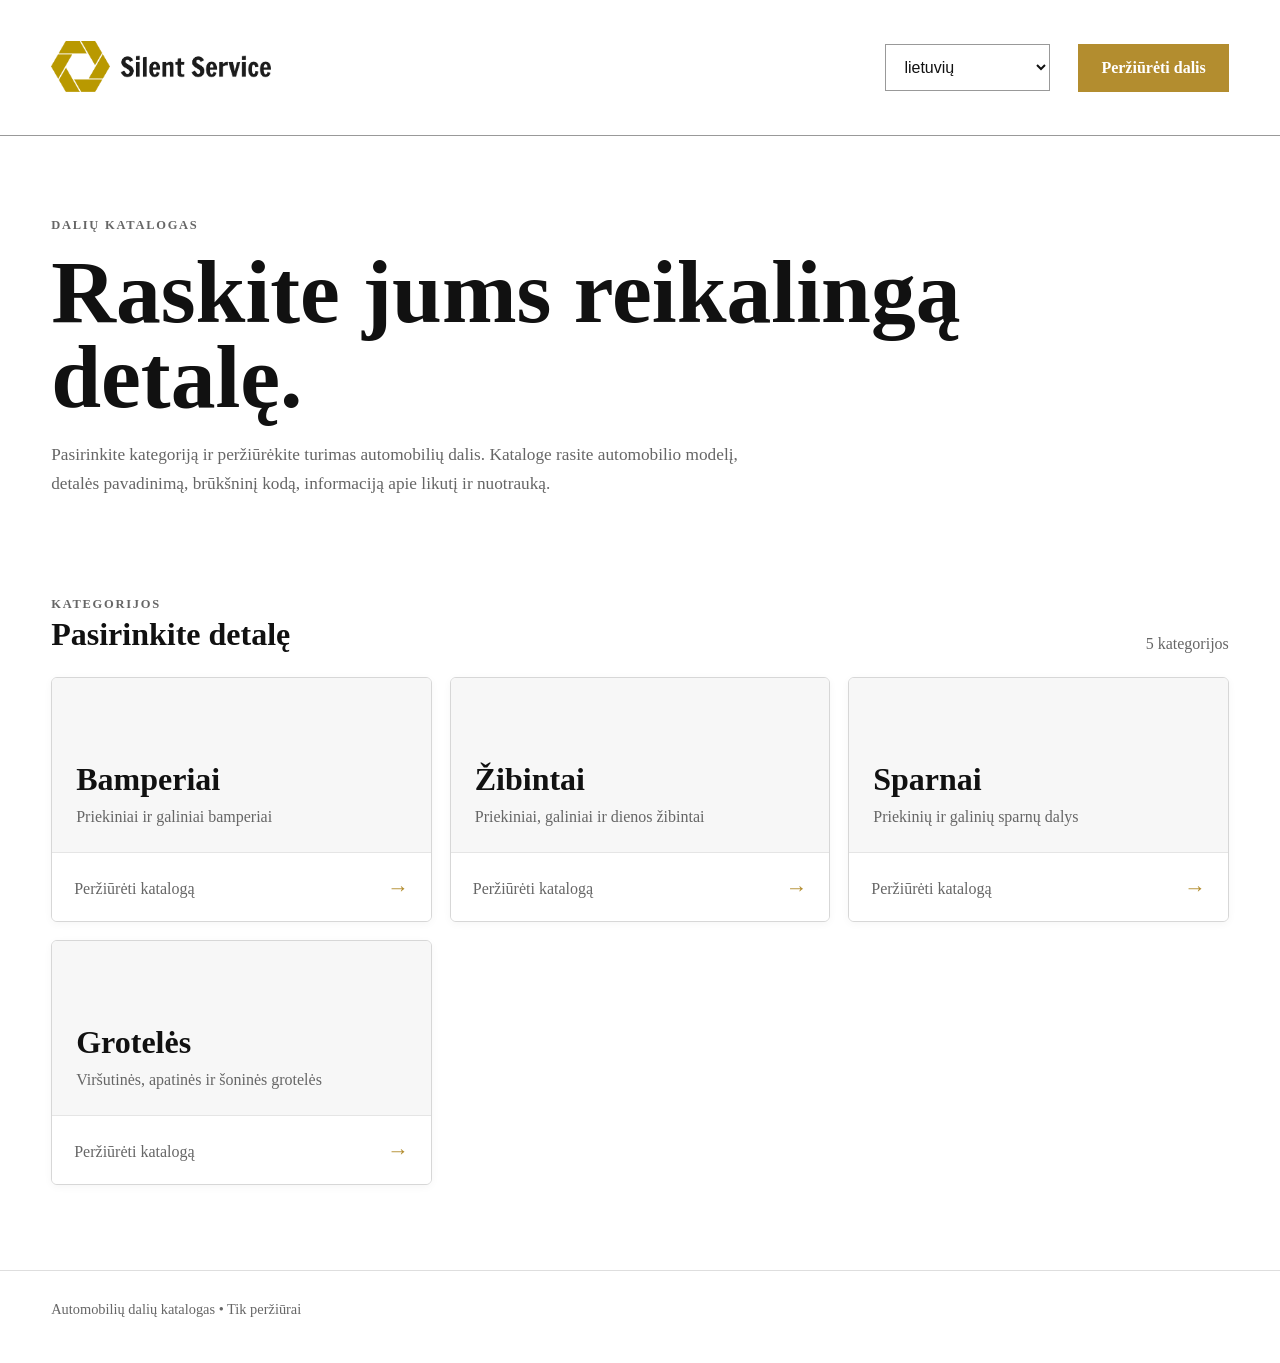
==== index.html @ 056172b1 "Add files via upload" ====
<!doctype html>
<html lang="en">
<head>
  <meta charset="utf-8">
  <meta name="viewport" content="width=device-width,initial-scale=1">
  <title>Car Parts Catalog</title>
  <link rel="stylesheet" href="assets/style.css">
</head>

<body>

<header>
  <div class="container nav">

    <a href="index.html" class="brand">
      <img src="logo.png" alt="SilentService logo" class="brand-logo">
    </a>

    <div class="header-actions">

      <select id="languageSelect" class="language-select">
        <option value="lt">lietuvių</option>
        <option value="en">English</option>
      </select>

      <a href="#categories" class="button" data-i18n="browseParts">
        Browse parts
      </a>

    </div>

  </div>
</header>


<main>

  <section class="hero container">

    <div class="eyebrow" data-i18n="partsCatalog">
      Parts catalog
    </div>

    <h1 data-i18n="heroTitle">
      Find the part you need.
    </h1>

    <p data-i18n="heroDescription">
      Choose a category to browse available car parts. Each catalog shows the vehicle model, item name, barcode, availability and photo.
    </p>

  </section>


  <section class="section container" id="categories">

    <div class="section-title">

      <div>

        <div class="eyebrow" data-i18n="categories">
          Categories
        </div>

        <h2 data-i18n="choosePart">
          Choose a part
        </h2>

      </div>

      <p data-i18n="categoryCount">
        5 categories
      </p>

    </div>


    <div class="category-grid">

      <a class="category-card" href="bumpers.html">

        <div class="category-cover">

          <h3 data-i18n="bumpers">
            Bumpers
          </h3>

          <p data-i18n="bumpersDescription">
            Front and rear bumpers
          </p>

        </div>

        <div class="card-body">

          <span data-i18n="viewCatalog">
            View catalog
          </span>

          <span class="arrow">→</span>

        </div>

      </a>


      <a class="category-card" href="headlights.html">

        <div class="category-cover">

          <h3 data-i18n="headlights">
            Headlights
          </h3>

          <p data-i18n="headlightsDescription">
            Headlights, taillights and daylights
          </p>

        </div>

        <div class="card-body">

          <span data-i18n="viewCatalog">
            View catalog
          </span>

          <span class="arrow">→</span>

        </div>

      </a>


      <a class="category-card" href="fenders.html">

        <div class="category-cover">

          <h3 data-i18n="fenders">
            Fenders
          </h3>

          <p data-i18n="fendersDescription">
            Front and rear fender parts
          </p>

        </div>

        <div class="card-body">

          <span data-i18n="viewCatalog">
            View catalog
          </span>

          <span class="arrow">→</span>

        </div>

      </a>


      <a class="category-card" href="grilles.html">

        <div class="category-cover">

          <h3 data-i18n="grilles">
            Grilles
          </h3>

          <p data-i18n="grillesDescription">
            Upper, lower and side grilles
          </p>

        </div>

        <div class="card-body">

          <span data-i18n="viewCatalog">
            View catalog
          </span>

          <span class="arrow">→</span>

        </div>

      </a>

    </div>

  </section>

</main>


<footer class="footer">

  <div class="container" data-i18n="footerText">
    Car Parts Catalog
  </div>

</footer>


<script>
const translations = {
  lt: {
    browseParts: "Peržiūrėti dalis",
    partsCatalog: "DALIŲ KATALOGAS",
    heroTitle: "Raskite jums reikalingą detalę.",
    heroDescription: "Pasirinkite kategoriją ir peržiūrėkite turimas automobilių dalis. Kataloge rasite automobilio modelį, detalės pavadinimą, brūkšninį kodą, informaciją apie likutį ir nuotrauką.",
    categories: "KATEGORIJOS",
    choosePart: "Pasirinkite detalę",
    categoryCount: "5 kategorijos",
    bumpers: "Bamperiai",
    bumpersDescription: "Priekiniai ir galiniai bamperiai",
    headlights: "Žibintai",
    headlightsDescription: "Priekiniai, galiniai ir dienos žibintai",
    fenders: "Sparnai",
    fendersDescription: "Priekinių ir galinių sparnų dalys",
    grilles: "Grotelės",
    grillesDescription: "Viršutinės, apatinės ir šoninės grotelės",
    viewCatalog: "Peržiūrėti katalogą",
    footerText: "Automobilių dalių katalogas • Tik peržiūrai"
  },

  en: {
    browseParts: "Browse parts",
    partsCatalog: "PARTS CATALOG",
    heroTitle: "Find the part you need.",
    heroDescription: "Choose a category to browse available car parts. Each catalog shows the vehicle model, item name, barcode, availability and photo.",
    categories: "CATEGORIES",
    choosePart: "Choose a part",
    categoryCount: "5 categories",
    bumpers: "Bumpers",
    bumpersDescription: "Front and rear bumpers",
    headlights: "Headlights",
    headlightsDescription: "Headlights, taillights and daylights",
    fenders: "Fenders",
    fendersDescription: "Front and rear fender parts",
    grilles: "Grilles",
    grillesDescription: "Upper, lower and side grilles",
    viewCatalog: "View catalog",
    footerText: "Car Parts Catalog • View-only catalog"
  }
};

const languageSelect = document.getElementById("languageSelect");

function setLanguage(language) {
  document.documentElement.lang = language;

  document.querySelectorAll("[data-i18n]").forEach(element => {
    const key = element.dataset.i18n;

    if (translations[language][key]) {
      element.textContent = translations[language][key];
    }
  });

  localStorage.setItem("catalogLanguage", language);
}

const savedLanguage = localStorage.getItem("catalogLanguage") || "lt";

languageSelect.value = savedLanguage;
setLanguage(savedLanguage);

languageSelect.addEventListener("change", function () {
  setLanguage(this.value);
});
</script>

</body>
</html>
---- assets/style.css ----
:root {
  --gold: #b38d2f;
  --text: #111111;
  --muted: #666666;
  --border: #dedede;
  --background: #ffffff;
  --soft-background: #f7f7f7;

  --line: #dedede;
  --line-soft: #eeeeee;
  --panel: #ffffff;
  --panel-2: #f7f7f7;
}


* {
  box-sizing: border-box;
}


html,
body {
  background: #ffffff !important;
  color: #111111 !important;
  margin: 0;
}


a {
  color: inherit;
  text-decoration: none;
}

button,
input {
  font: inherit;
}

img {
  max-width: 100%;
}


.container {
  width: min(1180px, 92%);
  margin: auto;
}


/* HEADER */

header {
  position: sticky;
  top: 0;
  z-index: 50;

  background: rgba(255,255,255,.97);
  border-bottom: 1px solid #999;

  backdrop-filter: blur(12px);
}


.nav {
  min-height: 135px;

  display: flex;
  align-items: center;
  justify-content: space-between;

  gap: 30px;
}


.brand {
  display: flex;
  align-items: center;
}


.brand-logo {
  width: 220px;
  height: auto;
  display: block;
}


.brand-text {
  display: flex;
  flex-direction: column;
  gap: 3px;
}


.brand-title {
  font-size: 20px;
  font-weight: 800;
  letter-spacing: 0;
}


.brand-subtitle {
  font-size: 14px;
  font-weight: 400;
  color: #444;
}


.header-actions {
  display: flex;
  align-items: center;
  gap: 28px;
}


.language-select {
  min-width: 165px;

  padding: 13px 42px 13px 14px;

  background: #fff;
  color: #111;

  border: 1px solid #999;
  border-radius: 0;

  font-size: 16px;

  cursor: pointer;
}


.language-select:focus {
  outline: none;
  border-color: var(--gold);
}


.button {
  display: inline-flex;
  align-items: center;
  justify-content: center;

  padding: 14px 22px;

  border-radius: 0;

  background: var(--gold);
  color: #fff;

  font-weight: 600;

  border: 1px solid var(--gold);
}


.button:hover {
  background: #997722;
}


/* HERO */

.hero {
  padding: 82px 0 52px;
}


.eyebrow {
  text-transform: uppercase;
  letter-spacing: .14em;
  color: var(--muted);
  font-size: .78rem;
  font-weight: 800;
}


h1 {
  font-size: clamp(2.8rem,7vw,5.8rem);
  line-height: .95;
  margin: 16px 0 22px;
  max-width: 930px;
}


.hero p {
  max-width: 700px;
  color: var(--muted);
  font-size: 1.08rem;
  line-height: 1.65;
}


/* CATEGORY SECTION */

.section {
  padding: 30px 0 85px;
}


.section .container {
  border: 1px solid #e1e1e1;
  border-radius: 8px;

  padding: 32px;

  background: #ffffff;
}


.section-title {
  display: flex;
  justify-content: space-between;
  align-items: end;
  gap: 20px;
  margin-bottom: 24px;
}


.section-title h2 {
  margin: 4px 0 0;
  font-size: 2rem;
}


.section-title p {
  margin: 0;
  color: var(--muted);
}


.category-grid {
  display: grid;
  grid-template-columns: repeat(3,1fr);
  gap: 18px;
}


.category-card {
  min-height: 245px;

  display: flex;
  flex-direction: column;
  justify-content: space-between;

  overflow: hidden;

  border: 1px solid #d7d7d7;
  border-radius: 6px;

  background: #ffffff;

  box-shadow: 0 2px 8px rgba(0,0,0,.04);

  transition: .2s ease;
}


.category-card:hover {
  transform: translateY(-3px);

  border-color: var(--gold);

  box-shadow: 0 8px 22px rgba(0,0,0,.08);
}


.category-cover {
  min-height: 175px;
  padding: 24px;

  display: flex;
  flex-direction: column;
  justify-content: flex-end;

  background: #f7f7f7;

  border-bottom: 1px solid #e5e5e5;
}


.category-cover h3 {
  margin: 0 0 7px;
  font-size: 2rem;
}


.category-cover p {
  margin: 0;
  color: var(--muted);
  line-height: 1.45;
}


.card-body {
  padding: 18px 22px 20px;

  display: flex;
  justify-content: space-between;
  align-items: center;

  color: var(--muted);

  background: #ffffff;
}


.arrow {
  color: var(--gold);
  font-size: 1.35rem;
}


/* CATALOG */

.breadcrumb {
  padding-top: 38px;
  color: var(--muted);
  font-size: .95rem;
}


.catalog-head {
  padding: 28px 0 24px;
}


.catalog-head h1 {
  margin-bottom: 14px;
  font-size: clamp(2.5rem,6vw,4.8rem);
}


.catalog-head p {
  color: var(--muted);
  max-width: 720px;
  line-height: 1.6;
}


/* SEARCH */

.table-tools {
  display: flex;
  gap: 12px;
  justify-content: space-between;
  align-items: center;
  margin: 5px 0 18px;
}


.search {
  width: min(430px,100%);
  padding: 13px 15px;
  border-radius: 4px;
  border: 1px solid var(--line);
  background: #fff;
  color: var(--text);
  outline: none;
}


.search:focus {
  border-color: var(--gold);
}


.result-count {
  color: var(--muted);
  white-space: nowrap;
  font-size: .92rem;
}


/* TABLE */

.table-wrap {
  border: 1px solid var(--line);
  border-radius: 18px;
  overflow: auto;
  background: #ffffff;
  margin-bottom: 80px;
}


.catalog-table {
  width: 100%;
  border-collapse: collapse;
  background: #ffffff;
}


.catalog-table th {
  padding: 15px 16px;
  text-align: left;

  background: #202530;
  color: #ffffff;

  border-bottom: 1px solid var(--line);

  font-size: .85rem;
  letter-spacing: .04em;
  text-transform: uppercase;
}


.catalog-table td {
  padding: 13px 16px;

  border-bottom: 1px solid var(--line-soft);

  vertical-align: middle;

  background: #ffffff;
  color: #111111;
}


.catalog-table td,
.catalog-table td a,
.catalog-table td span,
.catalog-table td div {
  color: #111111;
}


.catalog-table tr:last-child td {
  border-bottom: 0;
}


/* IMPORTANT: no black row when hovering/selecting */

.catalog-table tbody tr,
.catalog-table tbody tr td {
  background: #ffffff;
  color: #111111;
}


.catalog-table tbody tr:hover,
.catalog-table tbody tr:hover td {
  background: #ffffff !important;
  color: #111111 !important;
}


.catalog-table tbody tr:focus,
.catalog-table tbody tr:focus td,
.catalog-table tbody tr:active,
.catalog-table tbody tr:active td {
  background: #ffffff !important;
  color: #111111 !important;
}


/* COLUMN WIDTHS */

.catalog-table th:nth-child(1),
.catalog-table td:nth-child(1) {
  width: 36%;
}


.catalog-table th:nth-child(2),
.catalog-table td:nth-child(2) {
  width: 30%;
}


.catalog-table th:nth-child(3),
.catalog-table td:nth-child(3) {
  width: 16%;
}


.catalog-table th:nth-child(4),
.catalog-table td:nth-child(4) {
  width: 18%;
}


.item-name {
  font-weight: 700;
}


.barcode {
  color: var(--muted);
  font-family: ui-monospace,SFMono-Regular,Menlo,Consolas,monospace;
}


/* PHOTOS */

.thumb-button {
  width: 132px;
  height: 86px;

  padding: 0;
  border: 0;
  border-radius: 10px;

  overflow: hidden;

  background: #ffffff;

  cursor: pointer;
}


.thumb-button img {
  display: block;

  width: 100%;
  height: 100%;

  object-fit: contain;
  object-position: center;

  background: #ffffff;
}


.thumb-button:hover {
  outline: 2px solid var(--gold);
  outline-offset: 2px;

  background: #ffffff;
}


.thumb-button:focus,
.thumb-button:active {
  background: #ffffff;
}


.empty-row {
  display: none;
}


/* IMAGE MODAL */

.image-modal {
  display: none;

  position: fixed;
  inset: 0;
  z-index: 9999;

  padding: 34px;

  background: rgba(0,0,0,.88);

  align-items: center;
  justify-content: center;
}


.image-modal.open {
  display: flex;
}


.modal-panel {
  position: relative;

  max-width: min(900px,82vw);
  max-height: 86vh;

  display: flex;
  align-items: center;
  justify-content: center;
}


.modal-image {
  display: block;

  max-width: 82vw;
  max-height: 82vh;

  width: auto;
  height: auto;

  object-fit: contain;

  border-radius: 14px;

  background: #ffffff;
}


.modal-close {
  position: absolute;

  top: -18px;
  right: -18px;

  width: 42px;
  height: 42px;

  border: 0;
  border-radius: 50%;

  background: #fff;
  color: #111;

  font-size: 28px;
  line-height: 1;

  cursor: pointer;

  box-shadow: 0 8px 30px rgba(0,0,0,.35);
}


/* FOOTER */

.footer {
  border-top: 1px solid var(--line);

  padding: 30px 0 45px;

  color: var(--muted);

  font-size: .9rem;
}


/* RESPONSIVE */

@media (max-width:850px) {

  .category-grid {
    grid-template-columns: repeat(2,1fr);
  }

  .hero {
    padding-top: 62px;
  }

}


@media (max-width:560px) {

  .category-grid {
    grid-template-columns: 1fr;
  }

  .nav {
    min-height: 64px;
  }

  h1 {
    font-size: 3.2rem;
  }

  .table-tools {
    align-items: stretch;
    flex-direction: column;
  }

  .result-count {
    white-space: normal;
  }

  .image-modal {
    padding: 18px;
  }

  .modal-panel {
    max-width: 94vw;
  }

  .modal-image {
    max-width: 94vw;
    max-height: 82vh;
  }

}
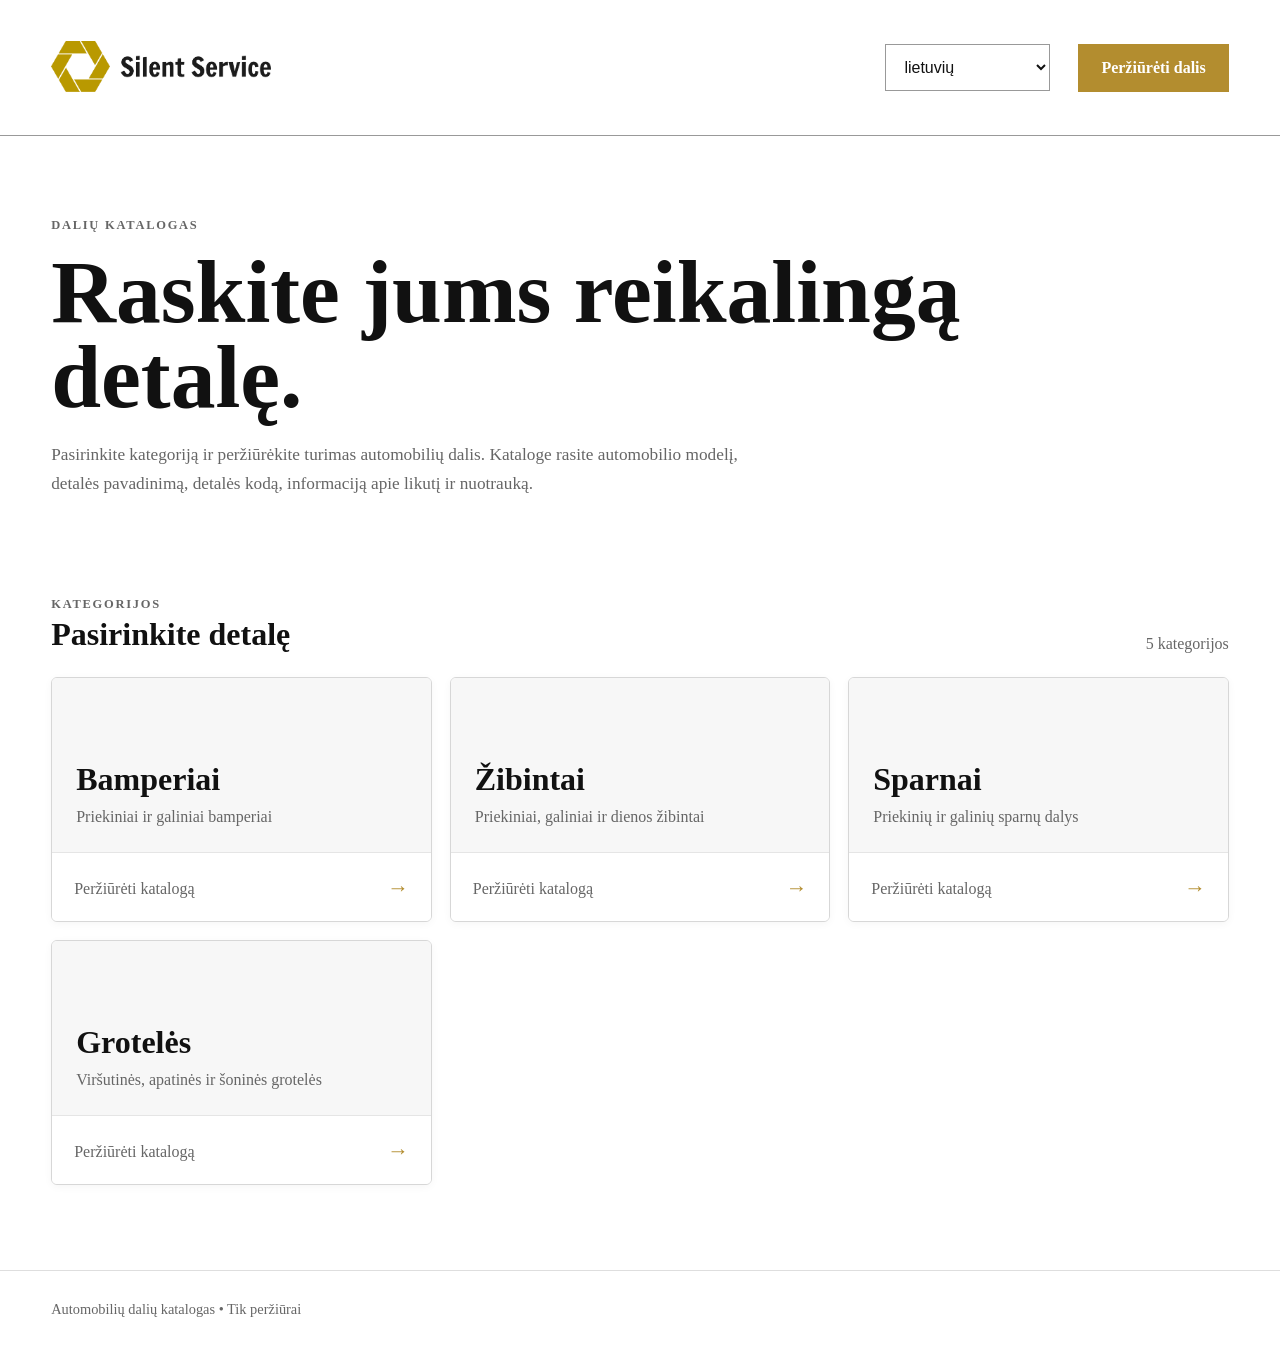
==== commit 6067c7bc: "Update index.html" ====
--- a/index.html
+++ b/index.html
@@ -206,7 +206,7 @@
     browseParts: "Peržiūrėti dalis",
     partsCatalog: "DALIŲ KATALOGAS",
     heroTitle: "Raskite jums reikalingą detalę.",
-    heroDescription: "Pasirinkite kategoriją ir peržiūrėkite turimas automobilių dalis. Kataloge rasite automobilio modelį, detalės pavadinimą, brūkšninį kodą, informaciją apie likutį ir nuotrauką.",
+    heroDescription: "Pasirinkite kategoriją ir peržiūrėkite turimas automobilių dalis. Kataloge rasite automobilio modelį, detalės pavadinimą, detalės kodą, informaciją apie likutį ir nuotrauką.",
     categories: "KATEGORIJOS",
     choosePart: "Pasirinkite detalę",
     categoryCount: "5 kategorijos",
@@ -270,4 +270,4 @@
 </script>
 
 </body>
-</html>+</html>
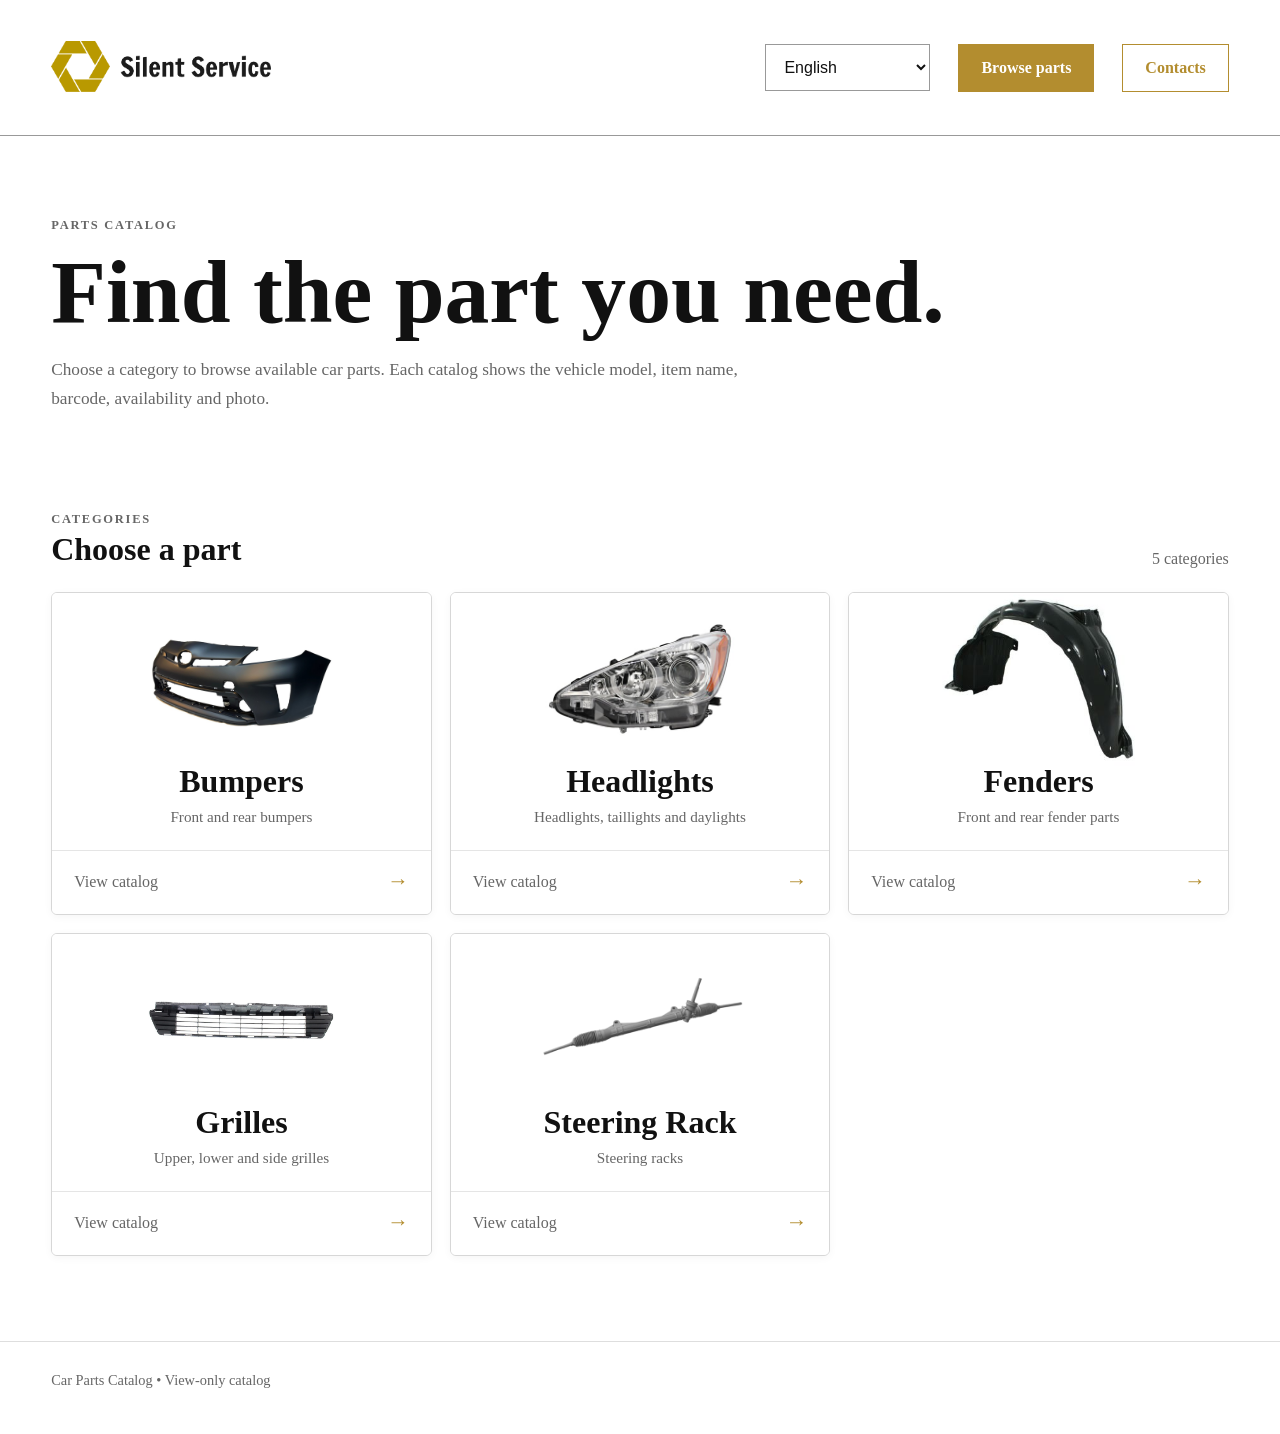
==== commit 03e947db: "Add files via upload" ====
--- a/index.html
+++ b/index.html
@@ -27,6 +27,10 @@
         Browse parts
       </a>
 
+        <a href="contact.html" class="button button-outline" data-i18n="contact">
+        Contacts
+      </a>
+
     </div>
 
   </div>
@@ -79,7 +83,7 @@
 
       <a class="category-card" href="bumpers.html">
 
-        <div class="category-cover">
+        <div class="category-cover" style="--cover: url('../images/categories/Bumper.jpg')">
 
           <h3 data-i18n="bumpers">
             Bumpers
@@ -106,7 +110,7 @@
 
       <a class="category-card" href="headlights.html">
 
-        <div class="category-cover">
+        <div class="category-cover" style="--cover: url('../images/categories/headlight.jpg')">
 
           <h3 data-i18n="headlights">
             Headlights
@@ -133,7 +137,7 @@
 
       <a class="category-card" href="fenders.html">
 
-        <div class="category-cover">
+        <div class="category-cover" style="--cover: url('../images/categories/fender.jpg')">
 
           <h3 data-i18n="fenders">
             Fenders
@@ -160,7 +164,7 @@
 
       <a class="category-card" href="grilles.html">
 
-        <div class="category-cover">
+        <div class="category-cover" style="--cover: url('../images/categories/grille.jpg')">
 
           <h3 data-i18n="grilles">
             Grilles
@@ -168,6 +172,31 @@
 
           <p data-i18n="grillesDescription">
             Upper, lower and side grilles
+          </p>
+
+        </div>
+
+        <div class="card-body">
+
+          <span data-i18n="viewCatalog">
+            View catalog
+          </span>
+
+          <span class="arrow">→</span>
+
+        </div>
+
+      </a>
+            <a class="category-card" href="steering-rack.html">
+
+        <div class="category-cover" style="--cover: url('../images/categories/steering-rack.png')">
+
+          <h3 data-i18n="steeringRack">
+            Steering Rack
+          </h3>
+
+          <p data-i18n="steeringRackDescription">
+            Steering racks
           </p>
 
         </div>
@@ -204,6 +233,7 @@
 const translations = {
   lt: {
     browseParts: "Peržiūrėti dalis",
+    contact: "Kontaktai",
     partsCatalog: "DALIŲ KATALOGAS",
     heroTitle: "Raskite jums reikalingą detalę.",
     heroDescription: "Pasirinkite kategoriją ir peržiūrėkite turimas automobilių dalis. Kataloge rasite automobilio modelį, detalės pavadinimą, detalės kodą, informaciją apie likutį ir nuotrauką.",
@@ -218,12 +248,15 @@
     fendersDescription: "Priekinių ir galinių sparnų dalys",
     grilles: "Grotelės",
     grillesDescription: "Viršutinės, apatinės ir šoninės grotelės",
+    steeringRack: "Vairo kremaliera",
+    steeringRackDescription: "Vairo kremalieros",
     viewCatalog: "Peržiūrėti katalogą",
     footerText: "Automobilių dalių katalogas • Tik peržiūrai"
   },
 
   en: {
     browseParts: "Browse parts",
+    contact: "Contacts",
     partsCatalog: "PARTS CATALOG",
     heroTitle: "Find the part you need.",
     heroDescription: "Choose a category to browse available car parts. Each catalog shows the vehicle model, item name, barcode, availability and photo.",
@@ -238,6 +271,8 @@
     fendersDescription: "Front and rear fender parts",
     grilles: "Grilles",
     grillesDescription: "Upper, lower and side grilles",
+    steeringRack: "Steering Rack",
+    steeringRackDescription: "Steering racks",
     viewCatalog: "View catalog",
     footerText: "Car Parts Catalog • View-only catalog"
   }
@@ -259,7 +294,7 @@
   localStorage.setItem("catalogLanguage", language);
 }
 
-const savedLanguage = localStorage.getItem("catalogLanguage") || "lt";
+const savedLanguage = localStorage.getItem("catalogLanguage") || "en";
 
 languageSelect.value = savedLanguage;
 setLanguage(savedLanguage);
--- a/assets/style.css
+++ b/assets/style.css
@@ -266,30 +266,57 @@
 
 
 .category-cover {
-  min-height: 175px;
-  padding: 24px;
+  padding: 16px 24px 22px;
 
   display: flex;
   flex-direction: column;
-  justify-content: flex-end;
-
-  background: #f7f7f7;
+  align-items: center;
+  text-align: center;
+
+  background-color: #ffffff;
 
   border-bottom: 1px solid #e5e5e5;
 }
 
 
+.category-cover::before {
+  content: "";
+  display: block;
+  flex-shrink: 0;
+
+  width: 100%;
+  height: 140px;
+  margin-bottom: 14px;
+  transform: scale(1.35);
+
+  background-image: var(--cover, none);
+  background-repeat: no-repeat;
+  background-size: contain;
+  background-position: center;
+
+  mix-blend-mode: multiply;
+  transition: transform .25s ease;
+}
+
+
+.category-card:hover .category-cover::before {
+  transform: scale(1.45);
+}
+
+
 .category-cover h3 {
-  margin: 0 0 7px;
-  font-size: 2rem;
+  margin: 0 0 6px;
+  font-size: 2.0rem;
 }
 
 
 .category-cover p {
   margin: 0;
   color: var(--muted);
+  font-size: .95rem;
   line-height: 1.45;
 }
+
 
 
 .card-body {
@@ -617,6 +644,154 @@
   box-shadow: 0 8px 30px rgba(0,0,0,.35);
 }
 
+.add-cart {
+  padding: 9px 12px;
+  border: 0;
+  border-radius: 8px;
+  background: #fff;
+  color: #111;
+  font-weight: 700;
+  cursor: pointer;
+
+  white-space: normal;
+  line-height: 1.2;
+  min-width: 120px;
+}
+
+.add-cart:hover{
+  opacity:.85;
+}
+
+.cart-button{
+  position:fixed;
+  right:25px;
+  bottom:25px;
+  z-index:900;
+
+  padding:14px 20px;
+
+  background:#fff;
+  color:#111;
+
+  border-radius:999px;
+
+  font-weight:800;
+  cursor:pointer;
+}
+
+.cart-panel{
+  position:fixed;
+  top:0;
+  right:-450px;
+
+  width:min(420px,100%);
+  height:100%;
+
+  background:#171a21;
+
+  z-index:9998;
+
+  padding:25px;
+
+  overflow-y:auto;
+
+  transition:.3s;
+
+  border-left:1px solid #2b313c;
+}
+
+.cart-panel.open{
+  right:0;
+}
+
+.cart-header{
+  display:flex;
+  justify-content:space-between;
+  align-items:center;
+
+  margin-bottom:25px;
+}
+
+.cart-header h2{
+  margin:0;
+}
+
+#closeCart{
+  background:none;
+  border:0;
+  color:#fff;
+  font-size:32px;
+  cursor:pointer;
+}
+
+.cart-item{
+  padding:15px 0;
+  border-bottom:1px solid #2b313c;
+}
+
+.cart-item-info{
+  display:flex;
+  flex-direction:column;
+  gap:4px;
+}
+
+.cart-item-info span{
+  color:#aab2c0;
+  font-size:.9rem;
+}
+
+.cart-quantity{
+  display:flex;
+  align-items:center;
+  gap:10px;
+
+  margin-top:12px;
+}
+
+.cart-quantity button{
+  width:32px;
+  height:32px;
+
+  border:0;
+  border-radius:6px;
+
+  cursor:pointer;
+}
+
+.remove-cart-item{
+  margin-top:10px;
+
+  background:none;
+  border:0;
+
+  color:#aab2c0;
+
+  cursor:pointer;
+}
+
+.cart-actions{
+  display:flex;
+  gap:10px;
+
+  margin-top:25px;
+}
+
+.cart-actions button{
+  flex:1;
+
+  padding:12px;
+
+  border:0;
+  border-radius:8px;
+
+  cursor:pointer;
+  font-weight:700;
+}
+
+#sendOrder{
+  background:#fff;
+  color:#111;
+}
 
 /* FOOTER */
 
@@ -628,6 +803,70 @@
   color: var(--muted);
 
   font-size: .9rem;
+}
+
+.button-outline {
+  background: #fff;
+  color: var(--gold);
+}
+
+.button-outline:hover {
+  background: var(--gold);
+  color: #fff;
+}
+
+.modal-arrow {
+  position: absolute;
+  top: 50%;
+  transform: translateY(-50%);
+
+  width: 46px;
+  height: 46px;
+
+  display: none;
+  align-items: center;
+  justify-content: center;
+
+  border: 0;
+  border-radius: 50%;
+
+  background: rgba(255, 255, 255, .92);
+  color: #111;
+
+  font-size: 32px;
+  line-height: 1;
+
+  cursor: pointer;
+
+  box-shadow: 0 8px 30px rgba(0, 0, 0, .35);
+}
+
+.modal-arrow:hover {
+  background: #fff;
+}
+
+.modal-prev {
+  left: -64px;
+}
+
+.modal-next {
+  right: -64px;
+}
+
+.modal-counter {
+  position: absolute;
+  bottom: 12px;
+  left: 50%;
+  transform: translateX(-50%);
+
+  padding: 5px 12px;
+
+  background: rgba(0, 0, 0, .6);
+  color: #fff;
+
+  border-radius: 20px;
+
+  font-size: .85rem;
 }
 
 
@@ -682,4 +921,14 @@
     max-height: 82vh;
   }
 
+}
+
+@media (max-width: 700px) {
+  .modal-prev {
+    left: 8px;
+  }
+
+  .modal-next {
+    right: 8px;
+  }
 }
